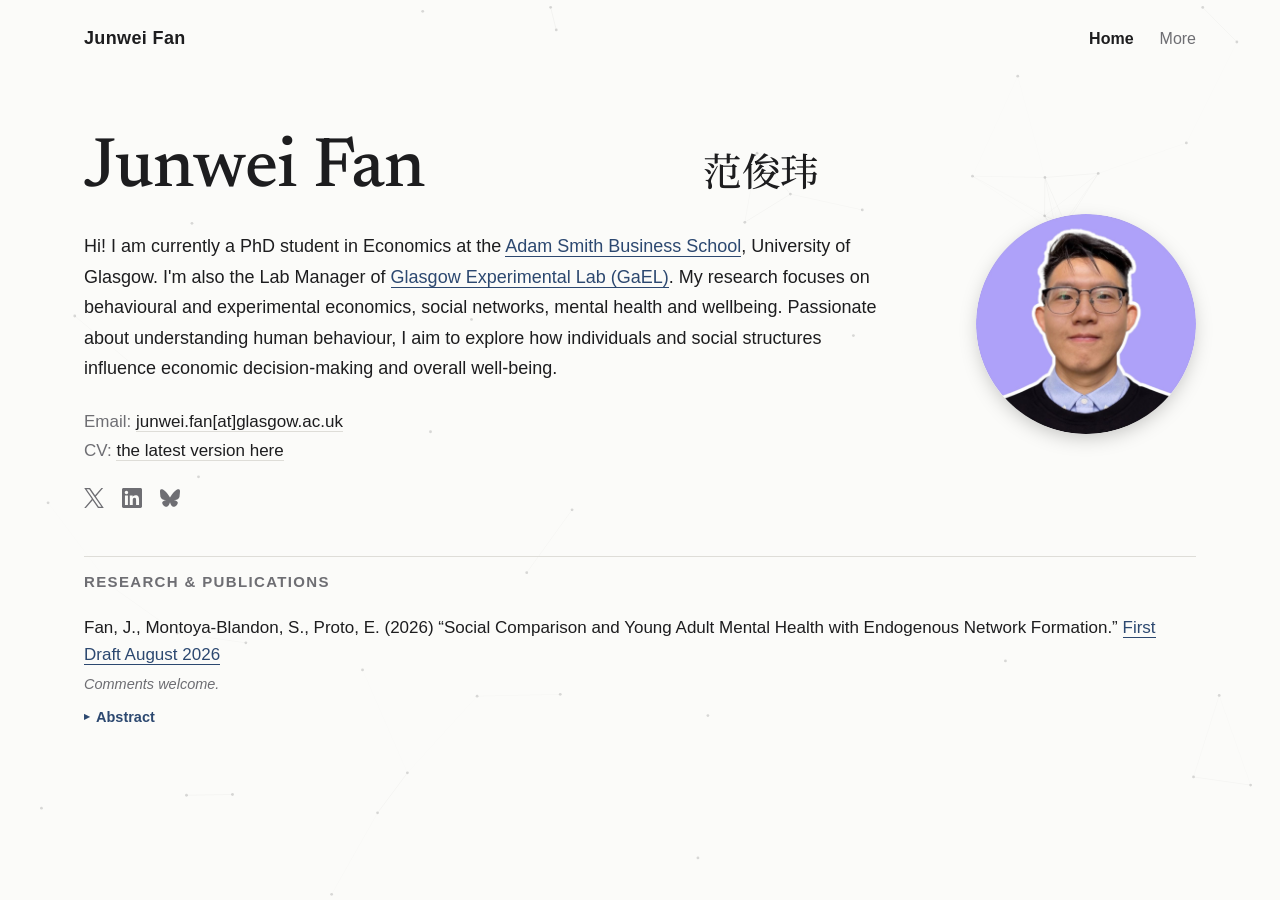
==== index.html @ 4e3dbf5a "Add first working paper with a collapsible abstract - Replaced the empty-state placeholder in Resear" ====
<!doctype html>
<html lang="en">
<head>
  <meta charset="UTF-8" />
  <meta name="viewport" content="width=device-width, initial-scale=1" />
  <title>Junwei Fan</title>
  <meta name="description" content="Junwei Fan — PhD student in Economics, Adam Smith Business School, University of Glasgow." />
  <link rel="icon" type="image/svg+xml" href="assets/img/favicon.svg" />
  <link rel="stylesheet" href="assets/css/style.css" />
</head>
<body>
  <canvas id="network-bg" aria-hidden="true"></canvas>

  <nav class="top">
    <a class="mark" href="index.html">Junwei Fan</a>
    <div class="navlinks">
      <a href="index.html" class="active">Home</a>
      <a href="more.html">More</a>
    </div>
  </nav>

  <div class="wrap">
    <section class="hero">
      <div>
        <h1 class="hero-title"><span class="latin">Junwei Fan</span><span class="cjk">范俊玮<span class="gloss pinyin" aria-hidden="true">Fàn Jùnwěi</span><span class="gloss traditional" aria-hidden="true">范俊瑋</span></span></h1>

        <p class="bio">
          Hi! I am currently a PhD student in Economics at the
          <a href="https://www.gla.ac.uk/schools/business/" target="_blank" rel="noopener">Adam Smith Business School</a>,
          University of Glasgow. I'm also the Lab Manager of
          <a href="https://www.gla.ac.uk/schools/business/research/gael/" target="_blank" rel="noopener">Glasgow Experimental Lab (GaEL)</a>.
          My research focuses on behavioural and experimental economics, social networks, mental health and wellbeing.
          Passionate about understanding human behaviour, I aim to explore how individuals and social structures
          influence economic decision-making and overall well-being.
        </p>

        <p class="contact-line" id="contact">
          Email: <a href="mailto:junwei.fan@glasgow.ac.uk">junwei.fan[at]glasgow.ac.uk</a><br />
          CV: <a href="https://www.dropbox.com/scl/fi/jr28j2smj31knwaqy2vgb/CV_JUNWEI_FAN.pdf?rlkey=s5k4g9de7qmm0l6zpwjfrx9it&st=oml5h5di&dl=0" target="_blank" rel="noopener">the latest version here</a>
        </p>

        <div class="social-row">
          <a href="https://x.com/Jarvis_Fan" target="_blank" rel="noopener" aria-label="X">
            <svg viewBox="0 0 24 24" aria-hidden="true"><path d="M14.234 10.162 22.977 0h-2.072l-7.591 8.824L7.251 0H.258l9.168 13.343L.258 24H2.33l8.016-9.318L16.749 24h6.993zm-2.837 3.299-.929-1.329L3.076 1.56h3.182l5.965 8.532.929 1.329 7.754 11.09h-3.182z"/></svg>
          </a>
          <a href="https://www.linkedin.com/in/junwei-fan-15a6aa290/" target="_blank" rel="noopener" aria-label="LinkedIn">
            <svg viewBox="0 0 24 24" aria-hidden="true"><path d="M20.447 20.452h-3.554v-5.569c0-1.328-.027-3.037-1.852-3.037-1.853 0-2.136 1.445-2.136 2.939v5.667H9.351V9h3.414v1.561h.046c.477-.9 1.637-1.85 3.37-1.85 3.601 0 4.267 2.37 4.267 5.455v6.286zM5.337 7.433c-1.144 0-2.063-.926-2.063-2.065 0-1.138.92-2.063 2.063-2.063 1.14 0 2.064.925 2.064 2.063 0 1.139-.925 2.065-2.064 2.065zm1.782 13.019H3.555V9h3.564v11.452zM22.225 0H1.771C.792 0 0 .774 0 1.729v20.542C0 23.227.792 24 1.771 24h20.451C23.2 24 24 23.227 24 22.271V1.729C24 .774 23.2 0 22.222 0h.003z"/></svg>
          </a>
          <a href="https://bsky.app/profile/junweifan.bsky.social" target="_blank" rel="noopener" aria-label="Bluesky">
            <svg viewBox="0 0 24 24" aria-hidden="true"><path d="M5.202 2.857C7.954 4.922 10.913 9.11 12 11.358c1.087-2.247 4.046-6.436 6.798-8.501C20.783 1.366 24 .213 24 3.883c0 .732-.42 6.156-.667 7.037-.856 3.061-3.978 3.842-6.755 3.37 4.854.826 6.089 3.562 3.422 6.299-5.065 5.196-7.28-1.304-7.847-2.97-.104-.305-.152-.448-.153-.327 0-.121-.05.022-.153.327-.568 1.666-2.782 8.166-7.847 2.97-2.667-2.737-1.432-5.473 3.422-6.3-2.777.473-5.899-.308-6.755-3.369C.42 10.04 0 4.615 0 3.883c0-3.67 3.217-2.517 5.202-1.026" /></svg>
          </a>
        </div>
      </div>

      <div class="portrait-holder">
        <img src="assets/img/portrait.jpg" alt="Portrait of Junwei Fan" width="220" height="220" />
      </div>
    </section>

    <section class="outputs">
      <p class="kicker">Research &amp; Publications</p>
      <ul class="paper-list">
        <li class="paper">
          <p class="paper-cite">
            Fan, J., Montoya-Blandon, S., Proto, E. (2026) &ldquo;Social Comparison and Young Adult Mental Health with Endogenous Network Formation.&rdquo;
            <a href="https://www.dropbox.com/scl/fi/jo1xat8odcodoj2kx8x1a/Network_and_Mental_Health_first_draft_26_Aug.pdf?rlkey=ke7g2mx7cehtc7d4sqpy6s9t8&st=lp2csu93&dl=0" target="_blank" rel="noopener">First Draft August 2026</a>
          </p>
          <p class="paper-note">Comments welcome.</p>
          <details class="abstract">
            <summary>Abstract</summary>
            <p>We examine how social comparison within endogenously formed peer networks affects different measures of young adult mental health. Using over 2 million smartphone-based communication records from the NetHealth Study, we construct objective social networks among university students and estimate a structural model in which individuals choose their peers and mental health depends on the income of chosen peers. When networks are treated as exogenous, higher average peer income predicts better mental health; once network formation is modelled endogenously, the relationship reverses: exposure to higher-income peers significantly worsens depressive symptoms. Income gaps harm mental health in both directions, consistent with inequality aversion rather than relative deprivation. The reversal survives extending binary links to message-weighted networks, and counterfactual exercises show that policies reducing the volume of messages exchanged with peers improve mental health, increasingly so with the size of the reduction, though the effect of targeted reductions depends on which ties are attenuated. Ignoring endogenous peer selection can thus yield qualitatively misleading conclusions about peer effects on mental health.</p>
          </details>
        </li>
      </ul>
    </section>
  </div>

  <script src="assets/js/network-bg.js" defer></script>
</body>
</html>
---- assets/css/style.css ----
@font-face {
  font-family: "Newsreader";
  font-style: normal;
  font-weight: 500;
  font-display: swap;
  src: url("../fonts/newsreader-500.woff2") format("woff2");
}

@font-face {
  font-family: "Noto Serif SC";
  font-style: normal;
  font-weight: 500;
  font-display: swap;
  src: url("../fonts/noto-serif-sc-500.woff2") format("woff2");
  unicode-range: U+4fca, U+73ae, U+8303;
}

:root {
  --bg: #FBFBF9;
  --ink: #1D1D1F;
  --ink-soft: #6E6E73;
  --hair: #DEDDD8;
  --accent: #2C4870;
  color-scheme: light dark;
}

@media (prefers-color-scheme: dark) {
  :root {
    --bg: #111113;
    --ink: #F5F5F7;
    --ink-soft: #9A9AA0;
    --hair: #2E2E32;
    --accent: #7FA6D6;
  }
}

* {
  box-sizing: border-box;
}

html,
body {
  margin: 0;
  padding: 0;
}

html {
  background: var(--bg);
}

body {
  color: var(--ink);
  font-family: -apple-system, BlinkMacSystemFont, "SF Pro Text", "Segoe UI",
    "Helvetica Neue", Arial, sans-serif;
  -webkit-font-smoothing: antialiased;
}

a {
  color: inherit;
}

#network-bg {
  position: fixed;
  inset: 0;
  z-index: 0;
  pointer-events: none;
}

nav.top,
.wrap {
  position: relative;
  z-index: 1;
}

.wrap {
  max-width: 1240px;
  margin: 0 auto;
  padding: 0 clamp(20px, 6vw, 64px);
}

/* nav */
nav.top {
  display: flex;
  align-items: center;
  justify-content: space-between;
  padding: 28px clamp(20px, 6vw, 64px);
  max-width: 1240px;
  margin: 0 auto;
}

.mark {
  font-weight: 600;
  font-size: 18px;
  letter-spacing: 0.02em;
  text-decoration: none;
}

.navlinks {
  display: flex;
  gap: 26px;
  font-size: 16px;
  color: var(--ink-soft);
}

.navlinks a {
  text-decoration: none;
}

.navlinks a:hover {
  color: var(--ink);
}

.navlinks a.active {
  color: var(--ink);
  font-weight: 600;
}

/* hero */
.hero {
  display: grid;
  grid-template-columns: 1fr 220px;
  align-items: center;
  gap: 64px;
  padding: 56px 0 40px;
}

h1.hero-title {
  display: flex;
  align-items: baseline;
  justify-content: space-between;
  gap: 16px;
  font-family: "Newsreader", Georgia, serif;
  font-weight: 500;
  font-size: clamp(44px, 5.5vw, 72px);
  line-height: 1.05;
  letter-spacing: -0.005em;
  color: var(--ink);
  margin: 0 0 24px;
}

h1.hero-title .cjk {
  position: relative;
  font-family: "Noto Serif SC", serif;
  font-weight: 500;
  font-size: 0.55em;
  margin-right: 2.4em;
}

h1.hero-title .cjk .gloss {
  position: absolute;
  left: 50%;
  transform: translateX(-50%);
  font-family: -apple-system, BlinkMacSystemFont, "Segoe UI", sans-serif;
  font-weight: 500;
  font-size: 0.4em;
  letter-spacing: 0.02em;
  color: var(--ink-soft);
  white-space: nowrap;
  opacity: 0;
  pointer-events: none;
  transition: opacity 0.15s ease;
}

h1.hero-title .cjk .pinyin {
  bottom: calc(100% + 10px);
  word-spacing: 0.4em;
}

h1.hero-title .cjk .traditional {
  top: calc(100% + 10px);
}

h1.hero-title .cjk:hover .gloss {
  opacity: 1;
}

p.bio {
  font-size: 18px;
  line-height: 1.7;
  color: var(--ink);
  max-width: 80ch;
  margin: 0 0 24px;
  font-weight: 400;
}

p.bio a {
  color: var(--accent);
  text-decoration: none;
  border-bottom: 1px solid currentColor;
}

p.bio a:hover {
  opacity: 0.75;
}

.contact-line {
  font-size: 17px;
  color: var(--ink-soft);
  margin: 0 0 22px;
  line-height: 1.7;
}

.contact-line a {
  color: var(--ink);
  text-decoration: none;
  border-bottom: 1px solid var(--hair);
}

.contact-line a:hover {
  border-color: var(--accent);
  color: var(--accent);
}

.social-row {
  display: flex;
  align-items: center;
  gap: 18px;
  margin: 0 0 8px;
}

.social-row a {
  display: flex;
  color: var(--ink-soft);
  transition: color 0.15s ease;
}

.social-row a:hover {
  color: var(--accent);
}

.social-row svg {
  width: 20px;
  height: 20px;
  fill: currentColor;
}

.portrait-holder {
  display: flex;
  justify-content: center;
  align-items: center;
}

.portrait-holder img {
  width: min(220px, 100%);
  height: min(220px, 100%);
  aspect-ratio: 1 / 1;
  border-radius: 50%;
  object-fit: cover;
  flex-shrink: 0;
  display: block;
  box-shadow: 0 6px 20px -4px rgba(0, 0, 0, 0.25);
}

@media (max-width: 760px) {
  .hero {
    grid-template-columns: 1fr;
    gap: 28px;
    padding: 40px 0 32px;
  }

  .portrait-holder {
    order: -1;
    justify-content: flex-start;
  }

  .portrait-holder img {
    width: 140px;
    height: 140px;
  }
}

/* research / future outputs */
section.outputs {
  padding: 0 0 88px;
  border-top: 1px solid var(--hair);
}

.outputs .kicker {
  font-size: 15px;
  text-transform: uppercase;
  letter-spacing: 0.09em;
  color: var(--ink-soft);
  font-weight: 600;
  margin: 16px 0 24px;
}

.outputs-panel {
  border: 1px dashed var(--hair);
  border-radius: 16px;
  padding: 36px;
  text-align: center;
  color: var(--ink-soft);
}

.outputs-panel p {
  font-size: 17px;
  line-height: 1.6;
  max-width: 50ch;
  margin: 0 auto;
}

.paper-list {
  list-style: none;
  margin: 0;
  padding: 0;
}

.paper {
  padding: 0 0 28px;
}

.paper-cite {
  font-size: 17px;
  line-height: 1.6;
  color: var(--ink);
  margin: 0 0 8px;
}

.paper-cite a {
  color: var(--accent);
  text-decoration: none;
  border-bottom: 1px solid currentColor;
}

.paper-cite a:hover {
  opacity: 0.75;
}

.paper-note {
  font-size: 14.5px;
  font-style: italic;
  color: var(--ink-soft);
  margin: 0;
}

.abstract {
  margin-top: 14px;
}

.abstract summary {
  cursor: pointer;
  display: inline-flex;
  align-items: center;
  gap: 6px;
  font-size: 14.5px;
  font-weight: 600;
  color: var(--accent);
  list-style: none;
}

.abstract summary::-webkit-details-marker {
  display: none;
}

.abstract summary::before {
  content: "\25B8";
  font-size: 11px;
  transition: transform 0.15s ease;
}

.abstract[open] summary::before {
  transform: rotate(90deg);
}

.abstract p {
  font-size: 15.5px;
  line-height: 1.7;
  color: var(--ink-soft);
  margin: 12px 0 0;
}

/* about page */
article.about {
  padding: 40px 0 88px;
  max-width: 980px;
}

.page-title {
  font-size: clamp(48px, 6vw, 68px);
  font-weight: 300;
  letter-spacing: 0.01em;
  text-align: center;
  margin: 0 0 56px;
}

article.about p {
  font-size: 18px;
  line-height: 1.7;
  color: var(--ink);
  margin: 0 0 22px;
}

article.about p:last-child {
  margin-bottom: 0;
}

.row {
  display: grid;
  gap: 48px;
  align-items: start;
  margin: 0 0 48px;
}

.row-map {
  grid-template-columns: 1.25fr 1fr;
}

.row-photo {
  grid-template-columns: 1fr 1.3fr;
}

article.about figure {
  margin: 0;
}

article.about figure img {
  width: 100%;
  height: auto;
  border-radius: 6px;
  display: block;
  box-shadow: 0 20px 44px -28px rgba(0, 0, 0, 0.35);
}

article.about figcaption {
  font-size: 12.5px;
  color: var(--ink-soft);
  margin-top: 10px;
}

.map-embed {
  position: relative;
  border-radius: 6px;
  overflow: hidden;
  background: var(--hair);
}

.map-embed iframe {
  width: 100%;
  height: 260px;
  border: 0;
  display: block;
}

.map-link {
  position: absolute;
  top: 14px;
  left: 14px;
  z-index: 2;
  background: var(--bg);
  color: var(--accent);
  font-size: 13px;
  text-decoration: none;
  padding: 8px 12px;
  border-radius: 8px;
  box-shadow: 0 2px 10px rgba(0, 0, 0, 0.18);
}

.divider {
  border: 0;
  border-top: 1px solid var(--hair);
  margin: 0 0 40px;
}

.photo-strip {
  display: grid;
  grid-template-columns: repeat(3, 1fr);
  gap: 28px;
  margin: 0 0 56px;
}

.photo-strip figure {
  margin: 0;
}

blockquote.quote {
  margin: 0;
  padding: 0;
  text-align: left;
}

blockquote.quote p {
  font-size: 20px;
  font-style: italic;
  line-height: 1.5;
  margin: 0 0 8px;
}

blockquote.quote cite {
  font-size: 13px;
  color: var(--ink-soft);
  font-style: italic;
}

@media (max-width: 760px) {
  .row-map,
  .row-photo {
    grid-template-columns: 1fr;
  }

  .photo-strip {
    grid-template-columns: 1fr;
  }
}
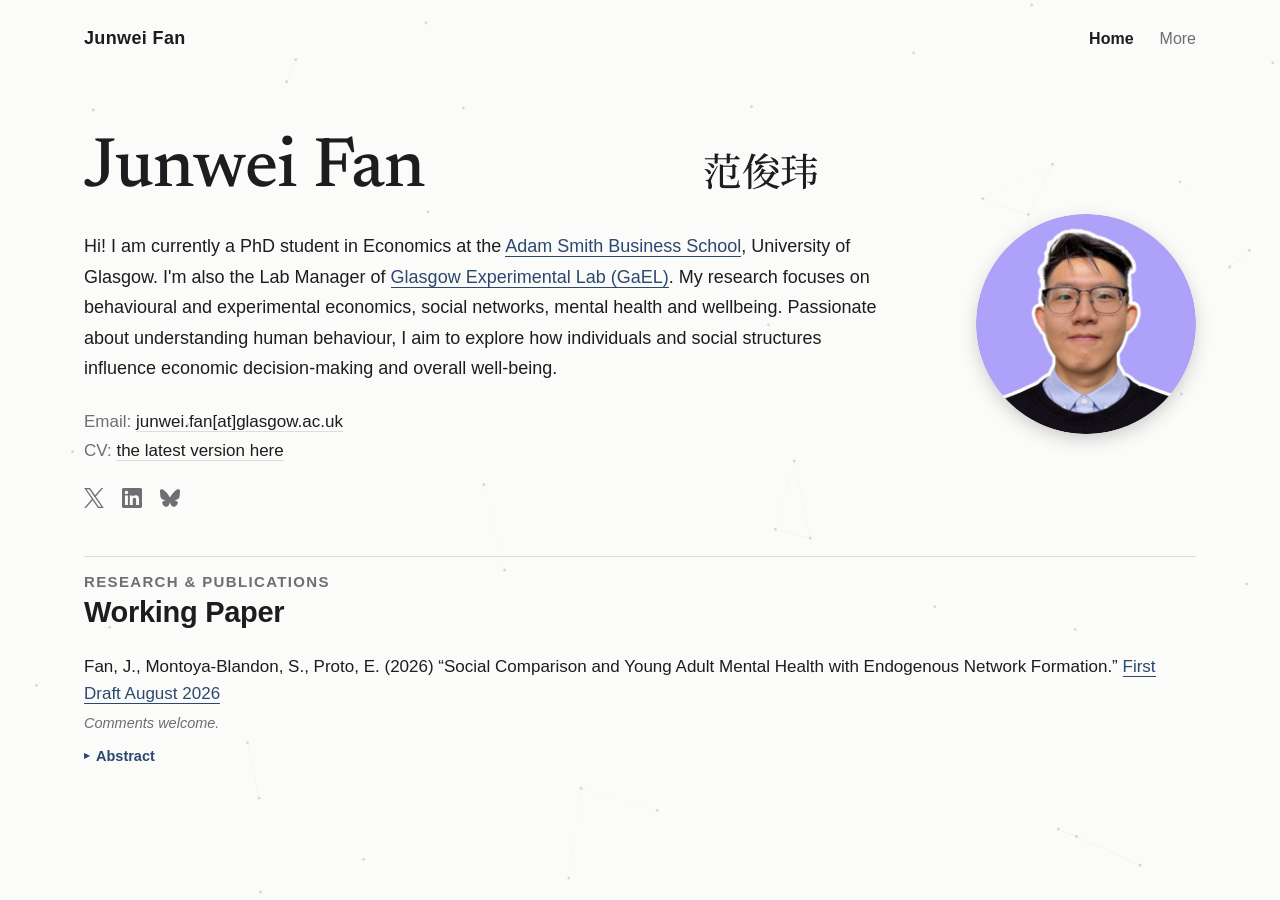
==== commit 33b7d18e: "Add a Working Paper section title above the citation" ====
--- a/index.html
+++ b/index.html
@@ -59,6 +59,7 @@
 
     <section class="outputs">
       <p class="kicker">Research &amp; Publications</p>
+      <h2 class="section-title">Working Paper</h2>
       <ul class="paper-list">
         <li class="paper">
           <p class="paper-cite">
--- a/assets/css/style.css
+++ b/assets/css/style.css
@@ -281,7 +281,15 @@
   letter-spacing: 0.09em;
   color: var(--ink-soft);
   font-weight: 600;
-  margin: 16px 0 24px;
+  margin: 16px 0 6px;
+}
+
+.section-title {
+  font-size: clamp(23px, 2.4vw, 29px);
+  font-weight: 600;
+  letter-spacing: -0.01em;
+  color: var(--ink);
+  margin: 0 0 24px;
 }
 
 .outputs-panel {
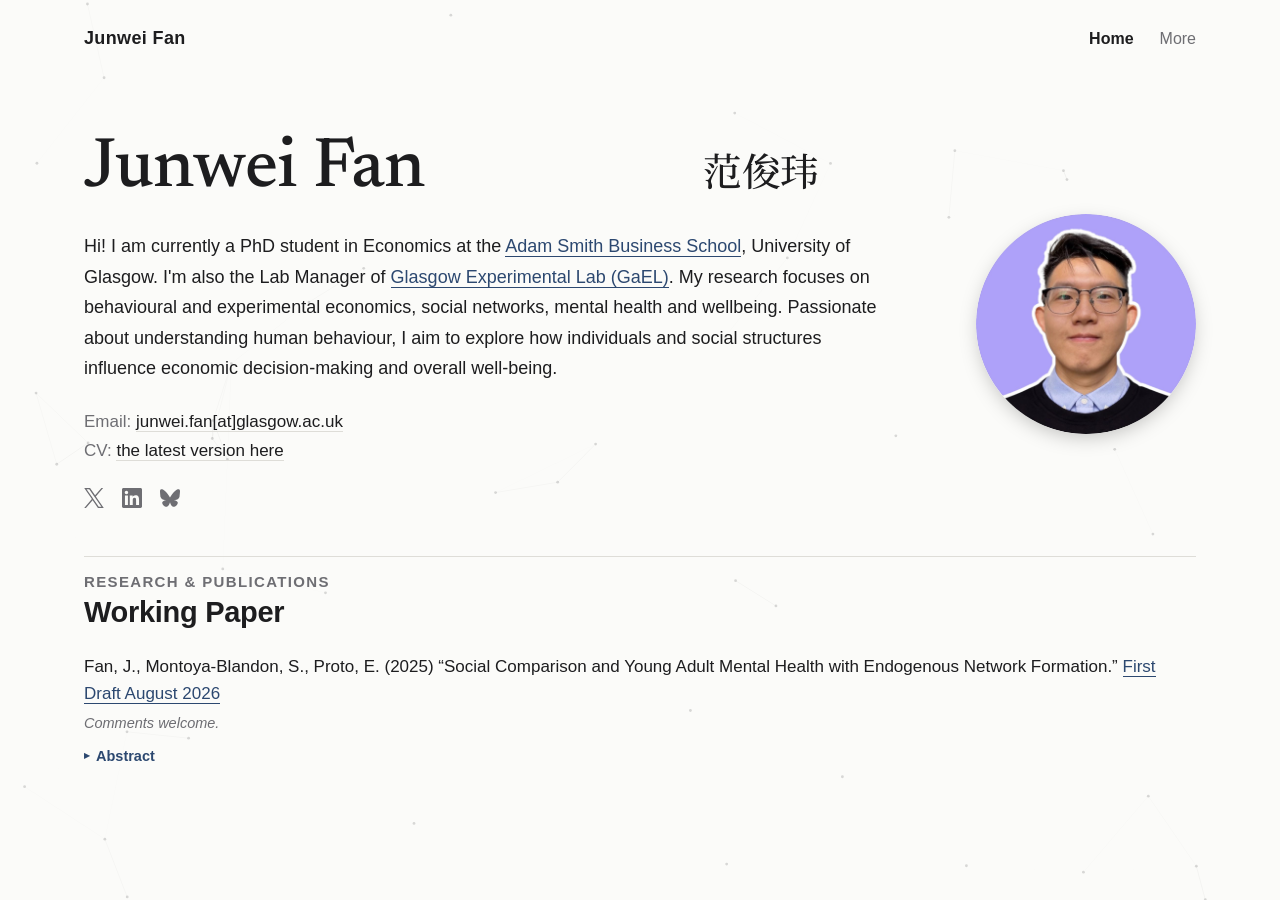
==== commit b8c765d2: "Fix citation year to 2025 for network formation paper Co-Authored-By: Claude Sonnet 5 <noreply@anthr" ====
--- a/index.html
+++ b/index.html
@@ -63,7 +63,7 @@
       <ul class="paper-list">
         <li class="paper">
           <p class="paper-cite">
-            Fan, J., Montoya-Blandon, S., Proto, E. (2026) &ldquo;Social Comparison and Young Adult Mental Health with Endogenous Network Formation.&rdquo;
+            Fan, J., Montoya-Blandon, S., Proto, E. (2025) &ldquo;Social Comparison and Young Adult Mental Health with Endogenous Network Formation.&rdquo;
             <a href="https://www.dropbox.com/scl/fi/jo1xat8odcodoj2kx8x1a/Network_and_Mental_Health_first_draft_26_Aug.pdf?rlkey=ke7g2mx7cehtc7d4sqpy6s9t8&st=lp2csu93&dl=0" target="_blank" rel="noopener">First Draft August 2026</a>
           </p>
           <p class="paper-note">Comments welcome.</p>
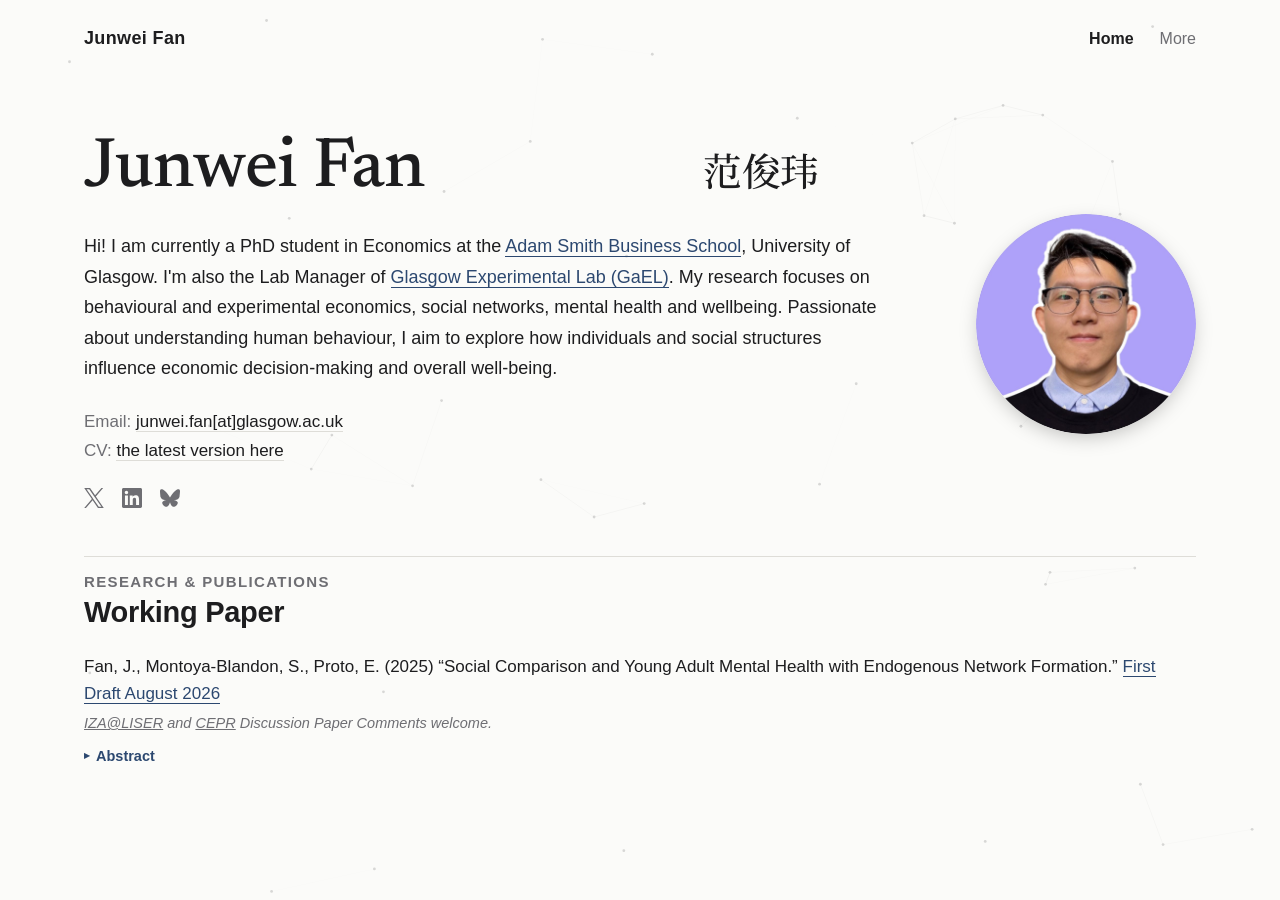
==== commit 2a99b4fe: "Add IZA and CEPR discussion paper links Co-Authored-By: Claude Sonnet 5 <noreply@anthropic.com>" ====
--- a/index.html
+++ b/index.html
@@ -66,7 +66,7 @@
             Fan, J., Montoya-Blandon, S., Proto, E. (2025) &ldquo;Social Comparison and Young Adult Mental Health with Endogenous Network Formation.&rdquo;
             <a href="https://www.dropbox.com/scl/fi/jo1xat8odcodoj2kx8x1a/Network_and_Mental_Health_first_draft_26_Aug.pdf?rlkey=ke7g2mx7cehtc7d4sqpy6s9t8&st=lp2csu93&dl=0" target="_blank" rel="noopener">First Draft August 2026</a>
           </p>
-          <p class="paper-note">Comments welcome.</p>
+          <p class="paper-note"><a href="https://www.iza.org/publications/dp/18899/social-comparison-and-young-adult-mental-health-with-endogenous-network-formation" target="_blank" rel="noopener">IZA@LISER</a> and <a href="https://cepr.org/publications/dp21916" target="_blank" rel="noopener">CEPR</a> Discussion Paper Comments welcome.</p>
           <details class="abstract">
             <summary>Abstract</summary>
             <p>We examine how social comparison within endogenously formed peer networks affects different measures of young adult mental health. Using over 2 million smartphone-based communication records from the NetHealth Study, we construct objective social networks among university students and estimate a structural model in which individuals choose their peers and mental health depends on the income of chosen peers. When networks are treated as exogenous, higher average peer income predicts better mental health; once network formation is modelled endogenously, the relationship reverses: exposure to higher-income peers significantly worsens depressive symptoms. Income gaps harm mental health in both directions, consistent with inequality aversion rather than relative deprivation. The reversal survives extending binary links to message-weighted networks, and counterfactual exercises show that policies reducing the volume of messages exchanged with peers improve mental health, increasingly so with the size of the reduction, though the effect of targeted reductions depends on which ties are attenuated. Ignoring endogenous peer selection can thus yield qualitatively misleading conclusions about peer effects on mental health.</p>
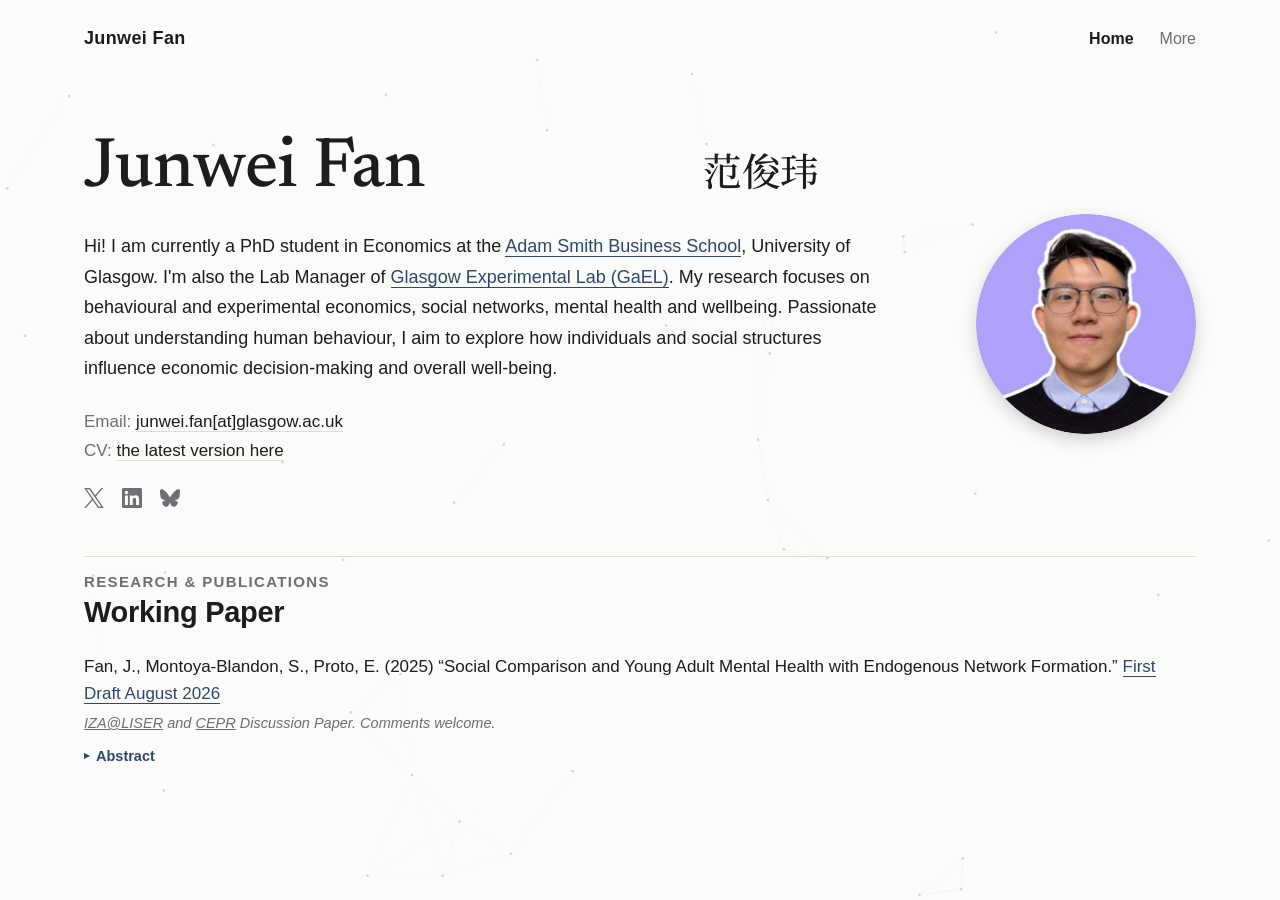
==== commit d2a77e6a: "Add period between discussion paper note and comments welcome Co-Authored-By: Claude Sonnet 5 <norep" ====
--- a/index.html
+++ b/index.html
@@ -66,7 +66,7 @@
             Fan, J., Montoya-Blandon, S., Proto, E. (2025) &ldquo;Social Comparison and Young Adult Mental Health with Endogenous Network Formation.&rdquo;
             <a href="https://www.dropbox.com/scl/fi/jo1xat8odcodoj2kx8x1a/Network_and_Mental_Health_first_draft_26_Aug.pdf?rlkey=ke7g2mx7cehtc7d4sqpy6s9t8&st=lp2csu93&dl=0" target="_blank" rel="noopener">First Draft August 2026</a>
           </p>
-          <p class="paper-note"><a href="https://www.iza.org/publications/dp/18899/social-comparison-and-young-adult-mental-health-with-endogenous-network-formation" target="_blank" rel="noopener">IZA@LISER</a> and <a href="https://cepr.org/publications/dp21916" target="_blank" rel="noopener">CEPR</a> Discussion Paper Comments welcome.</p>
+          <p class="paper-note"><a href="https://www.iza.org/publications/dp/18899/social-comparison-and-young-adult-mental-health-with-endogenous-network-formation" target="_blank" rel="noopener">IZA@LISER</a> and <a href="https://cepr.org/publications/dp21916" target="_blank" rel="noopener">CEPR</a> Discussion Paper. Comments welcome.</p>
           <details class="abstract">
             <summary>Abstract</summary>
             <p>We examine how social comparison within endogenously formed peer networks affects different measures of young adult mental health. Using over 2 million smartphone-based communication records from the NetHealth Study, we construct objective social networks among university students and estimate a structural model in which individuals choose their peers and mental health depends on the income of chosen peers. When networks are treated as exogenous, higher average peer income predicts better mental health; once network formation is modelled endogenously, the relationship reverses: exposure to higher-income peers significantly worsens depressive symptoms. Income gaps harm mental health in both directions, consistent with inequality aversion rather than relative deprivation. The reversal survives extending binary links to message-weighted networks, and counterfactual exercises show that policies reducing the volume of messages exchanged with peers improve mental health, increasingly so with the size of the reduction, though the effect of targeted reductions depends on which ties are attenuated. Ignoring endogenous peer selection can thus yield qualitatively misleading conclusions about peer effects on mental health.</p>
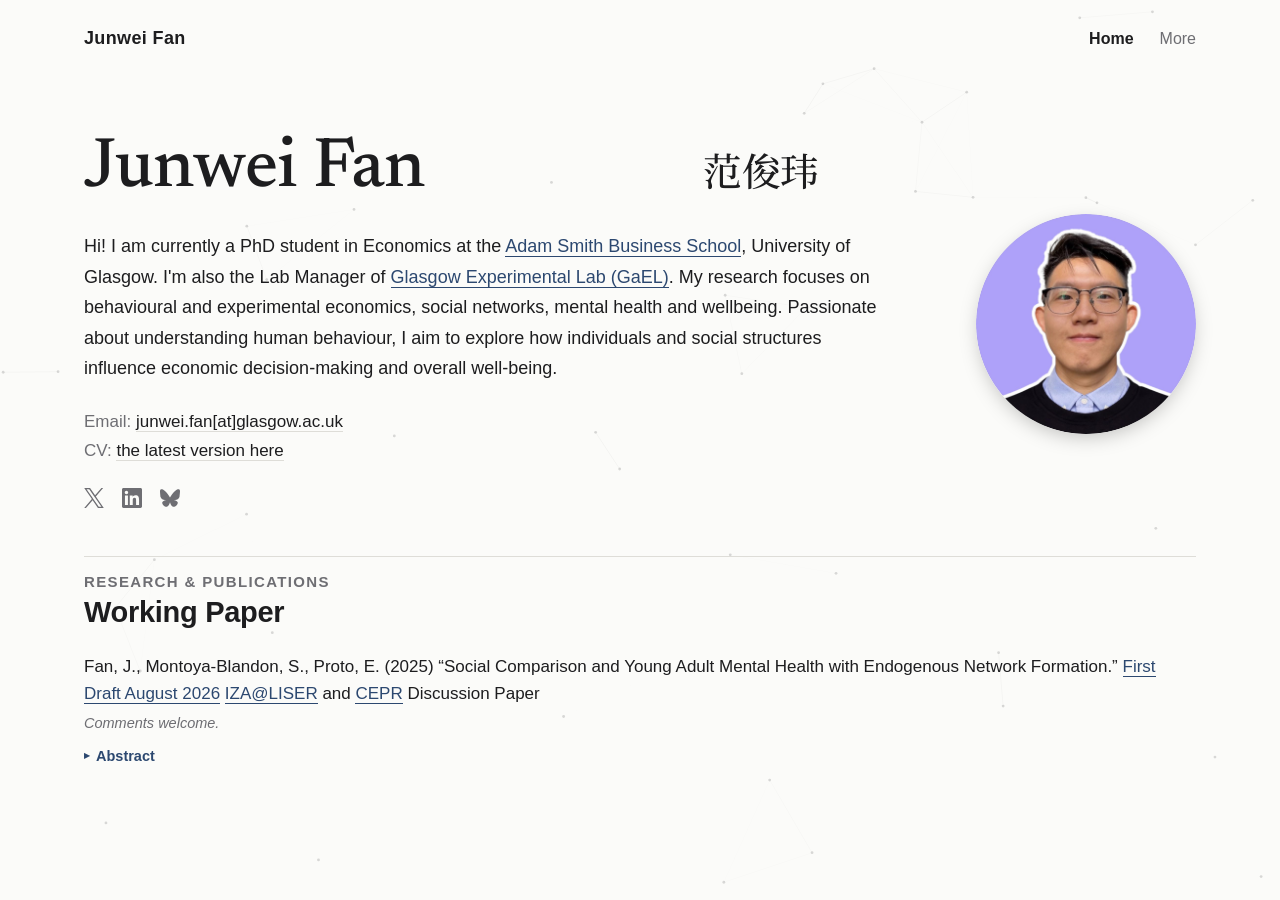
==== commit 3ab6fc10: "Move IZA/CEPR discussion paper links next to First Draft link Co-Authored-By: Claude Sonnet 5 <norep" ====
--- a/index.html
+++ b/index.html
@@ -65,8 +65,9 @@
           <p class="paper-cite">
             Fan, J., Montoya-Blandon, S., Proto, E. (2025) &ldquo;Social Comparison and Young Adult Mental Health with Endogenous Network Formation.&rdquo;
             <a href="https://www.dropbox.com/scl/fi/jo1xat8odcodoj2kx8x1a/Network_and_Mental_Health_first_draft_26_Aug.pdf?rlkey=ke7g2mx7cehtc7d4sqpy6s9t8&st=lp2csu93&dl=0" target="_blank" rel="noopener">First Draft August 2026</a>
+            <a href="https://www.iza.org/publications/dp/18899/social-comparison-and-young-adult-mental-health-with-endogenous-network-formation" target="_blank" rel="noopener">IZA@LISER</a> and <a href="https://cepr.org/publications/dp21916" target="_blank" rel="noopener">CEPR</a> Discussion Paper
           </p>
-          <p class="paper-note"><a href="https://www.iza.org/publications/dp/18899/social-comparison-and-young-adult-mental-health-with-endogenous-network-formation" target="_blank" rel="noopener">IZA@LISER</a> and <a href="https://cepr.org/publications/dp21916" target="_blank" rel="noopener">CEPR</a> Discussion Paper. Comments welcome.</p>
+          <p class="paper-note">Comments welcome.</p>
           <details class="abstract">
             <summary>Abstract</summary>
             <p>We examine how social comparison within endogenously formed peer networks affects different measures of young adult mental health. Using over 2 million smartphone-based communication records from the NetHealth Study, we construct objective social networks among university students and estimate a structural model in which individuals choose their peers and mental health depends on the income of chosen peers. When networks are treated as exogenous, higher average peer income predicts better mental health; once network formation is modelled endogenously, the relationship reverses: exposure to higher-income peers significantly worsens depressive symptoms. Income gaps harm mental health in both directions, consistent with inequality aversion rather than relative deprivation. The reversal survives extending binary links to message-weighted networks, and counterfactual exercises show that policies reducing the volume of messages exchanged with peers improve mental health, increasingly so with the size of the reduction, though the effect of targeted reductions depends on which ties are attenuated. Ignoring endogenous peer selection can thus yield qualitatively misleading conclusions about peer effects on mental health.</p>
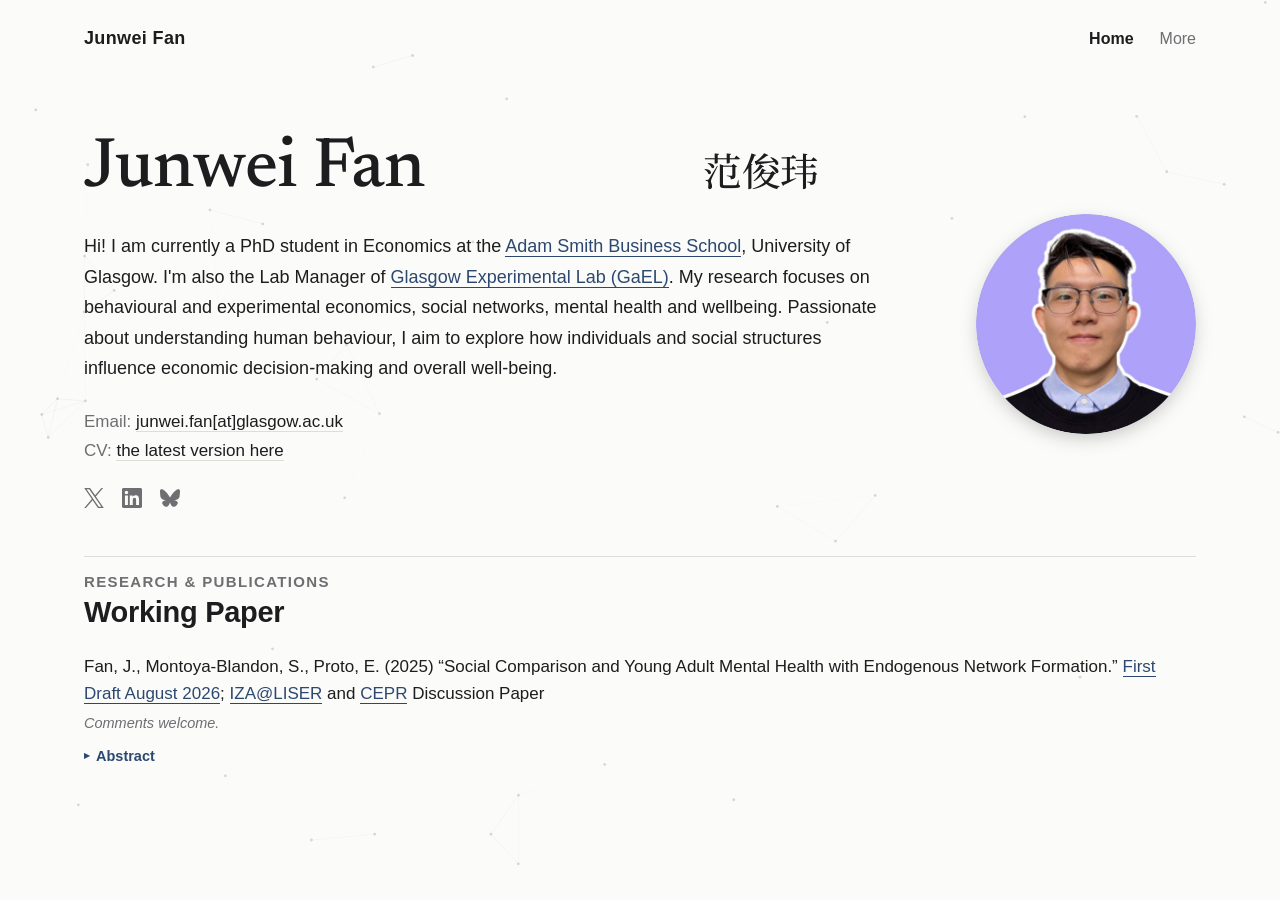
==== commit a84572ea: "Add semicolon before IZA/CEPR link Co-Authored-By: Claude Sonnet 5 <noreply@anthropic.com>" ====
--- a/index.html
+++ b/index.html
@@ -64,7 +64,7 @@
         <li class="paper">
           <p class="paper-cite">
             Fan, J., Montoya-Blandon, S., Proto, E. (2025) &ldquo;Social Comparison and Young Adult Mental Health with Endogenous Network Formation.&rdquo;
-            <a href="https://www.dropbox.com/scl/fi/jo1xat8odcodoj2kx8x1a/Network_and_Mental_Health_first_draft_26_Aug.pdf?rlkey=ke7g2mx7cehtc7d4sqpy6s9t8&st=lp2csu93&dl=0" target="_blank" rel="noopener">First Draft August 2026</a>
+            <a href="https://www.dropbox.com/scl/fi/jo1xat8odcodoj2kx8x1a/Network_and_Mental_Health_first_draft_26_Aug.pdf?rlkey=ke7g2mx7cehtc7d4sqpy6s9t8&st=lp2csu93&dl=0" target="_blank" rel="noopener">First Draft August 2026</a>;
             <a href="https://www.iza.org/publications/dp/18899/social-comparison-and-young-adult-mental-health-with-endogenous-network-formation" target="_blank" rel="noopener">IZA@LISER</a> and <a href="https://cepr.org/publications/dp21916" target="_blank" rel="noopener">CEPR</a> Discussion Paper
           </p>
           <p class="paper-note">Comments welcome.</p>
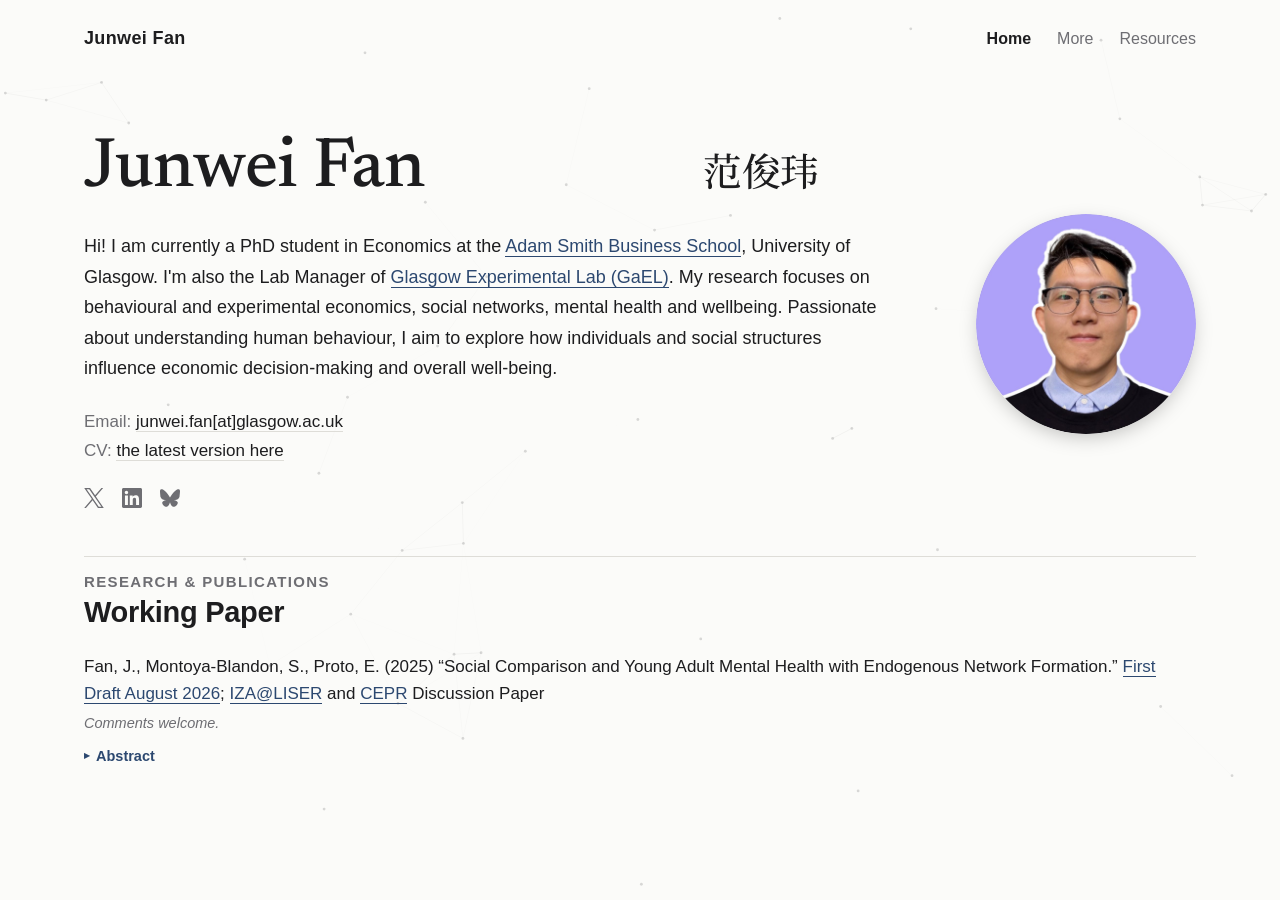
==== commit 905374b3: "Add Resources page with PhD training course notes Co-Authored-By: Claude Sonnet 5 <noreply@anthropic" ====
--- a/index.html
+++ b/index.html
@@ -16,6 +16,7 @@
     <div class="navlinks">
       <a href="index.html" class="active">Home</a>
       <a href="more.html">More</a>
+      <a href="resources.html">Resources</a>
     </div>
   </nav>
 
